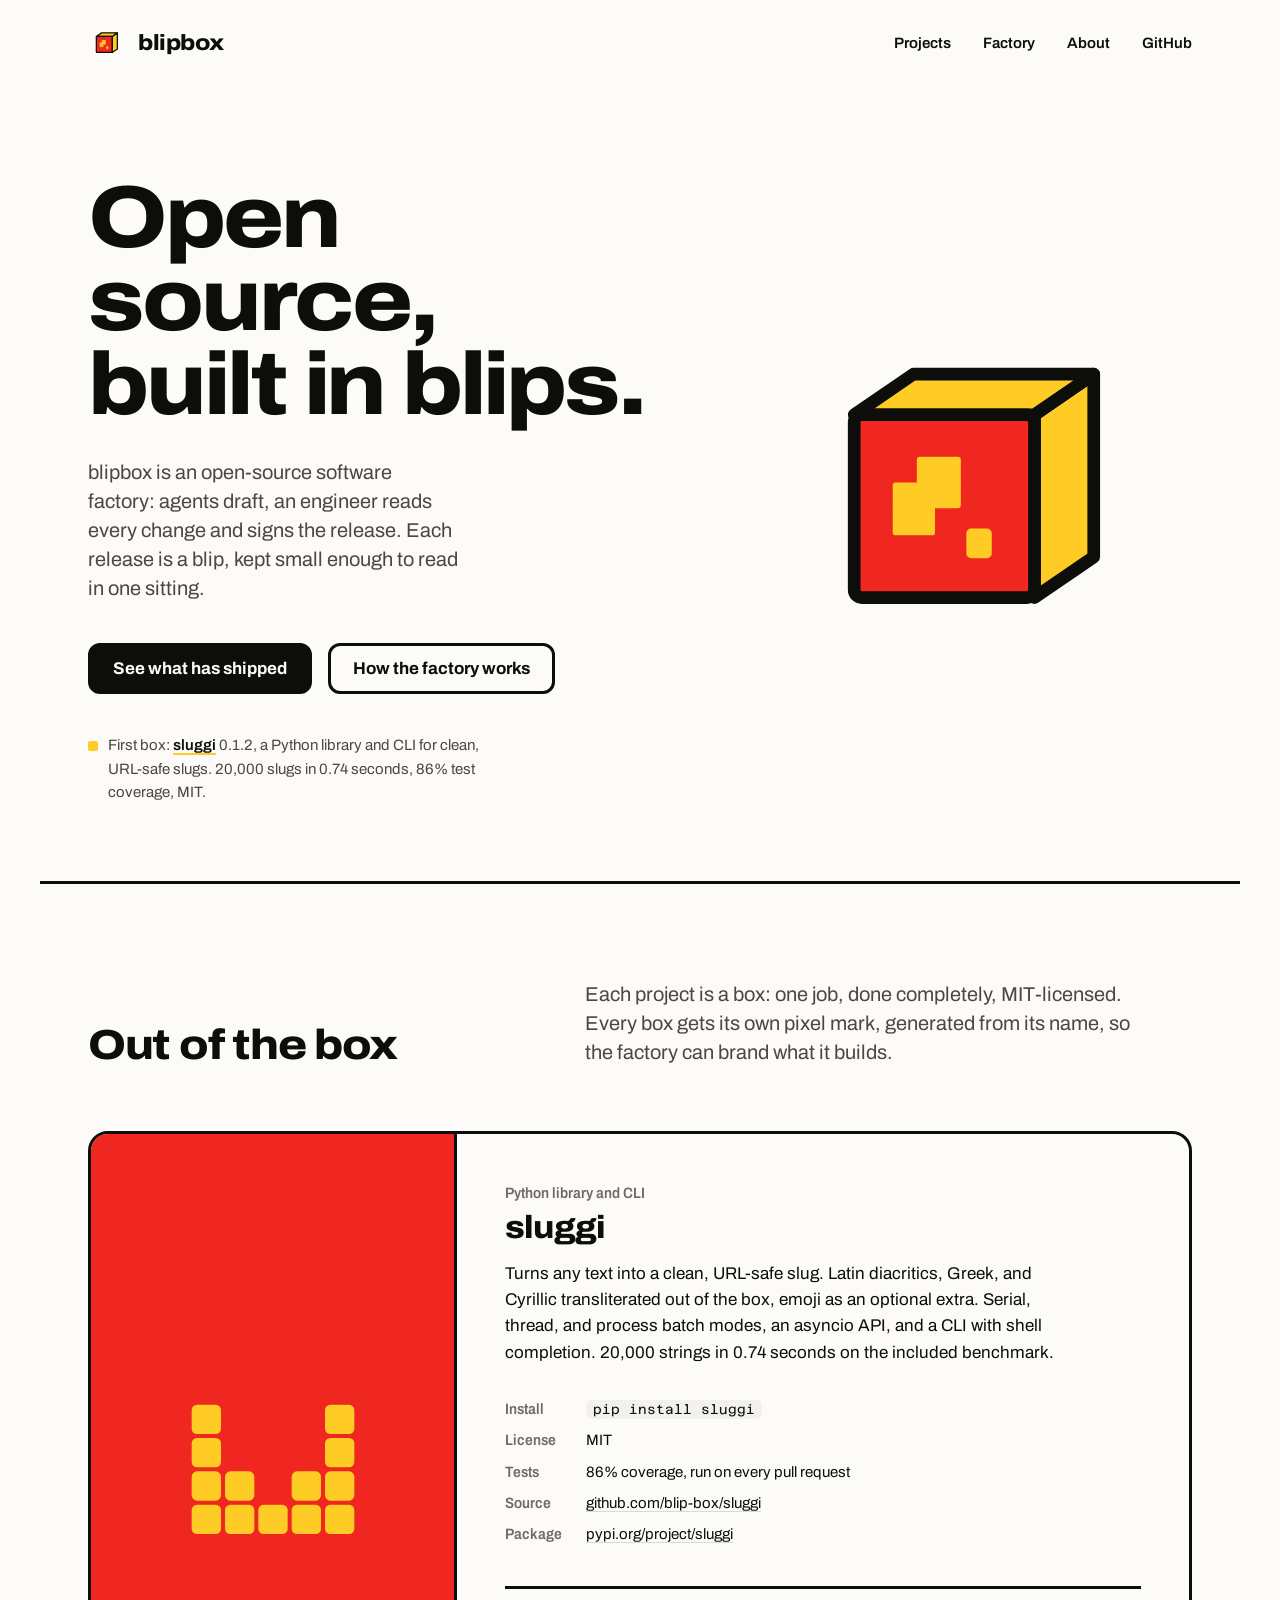
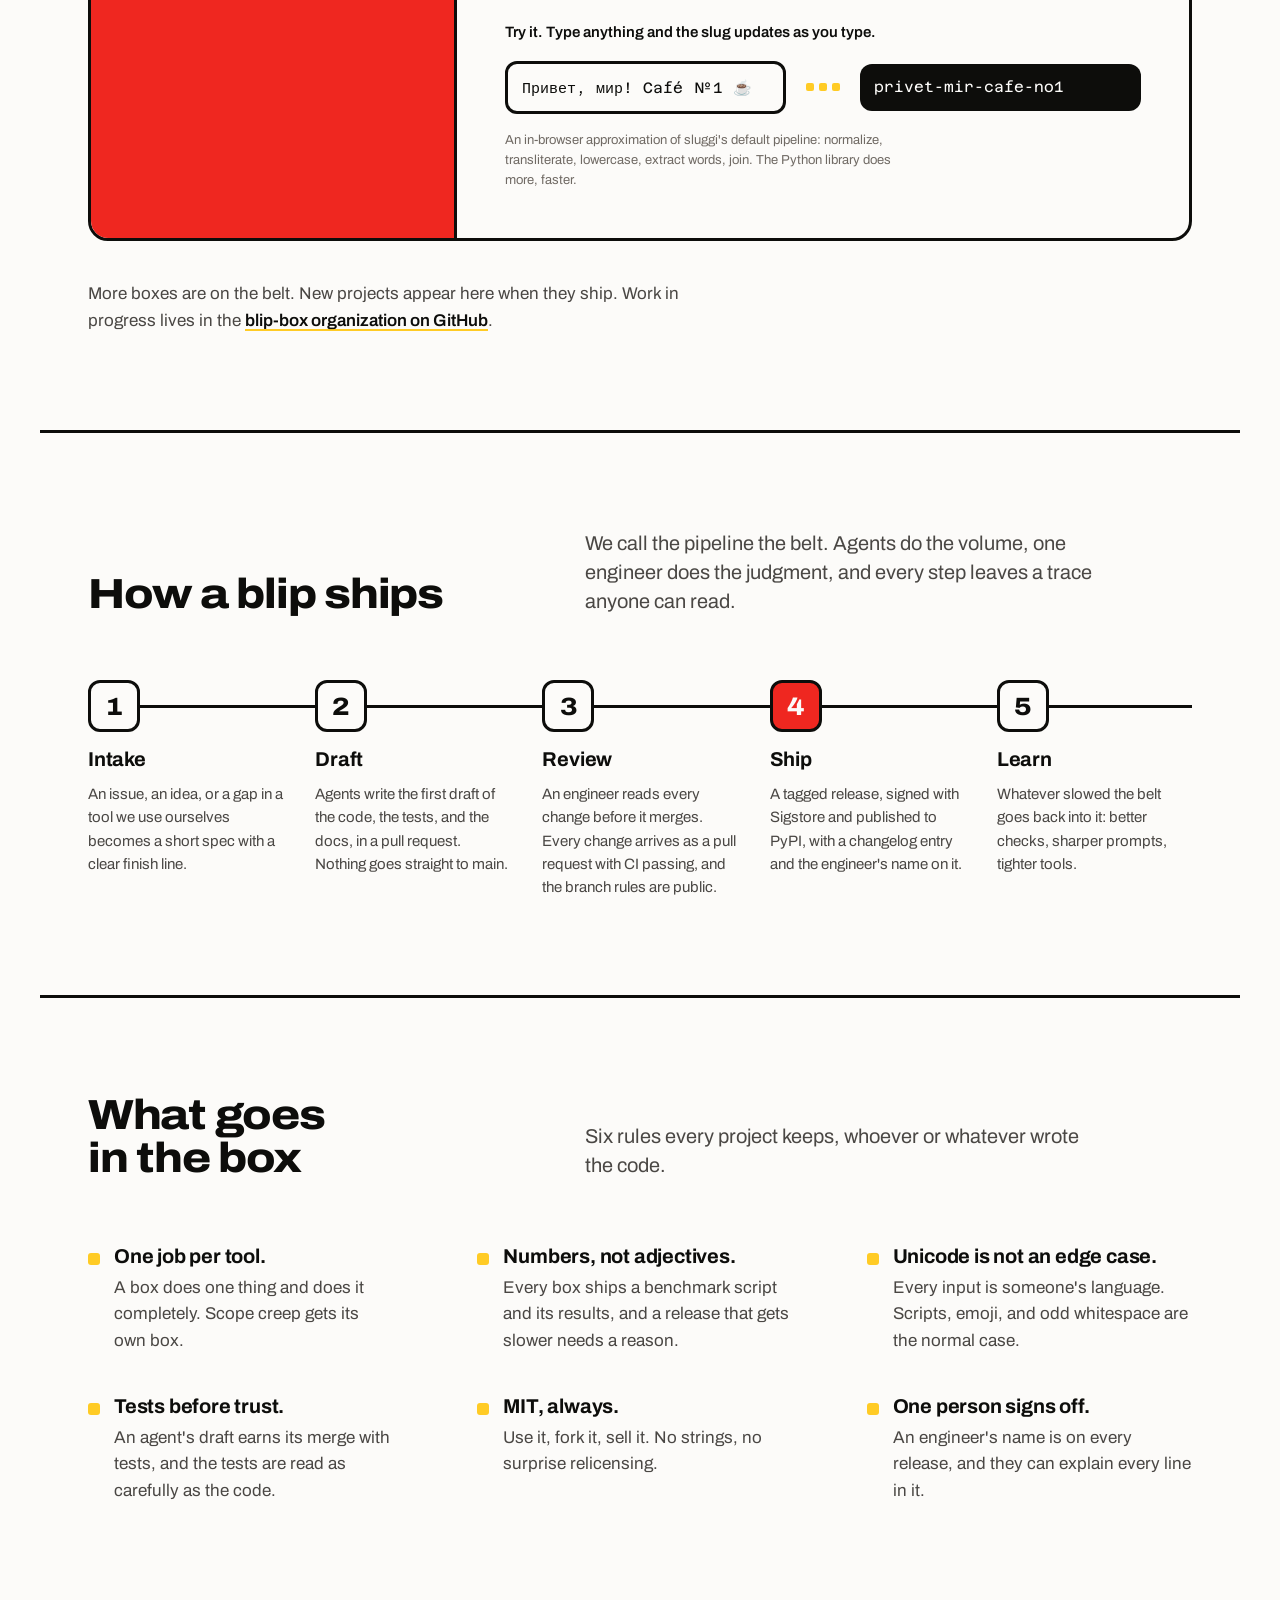
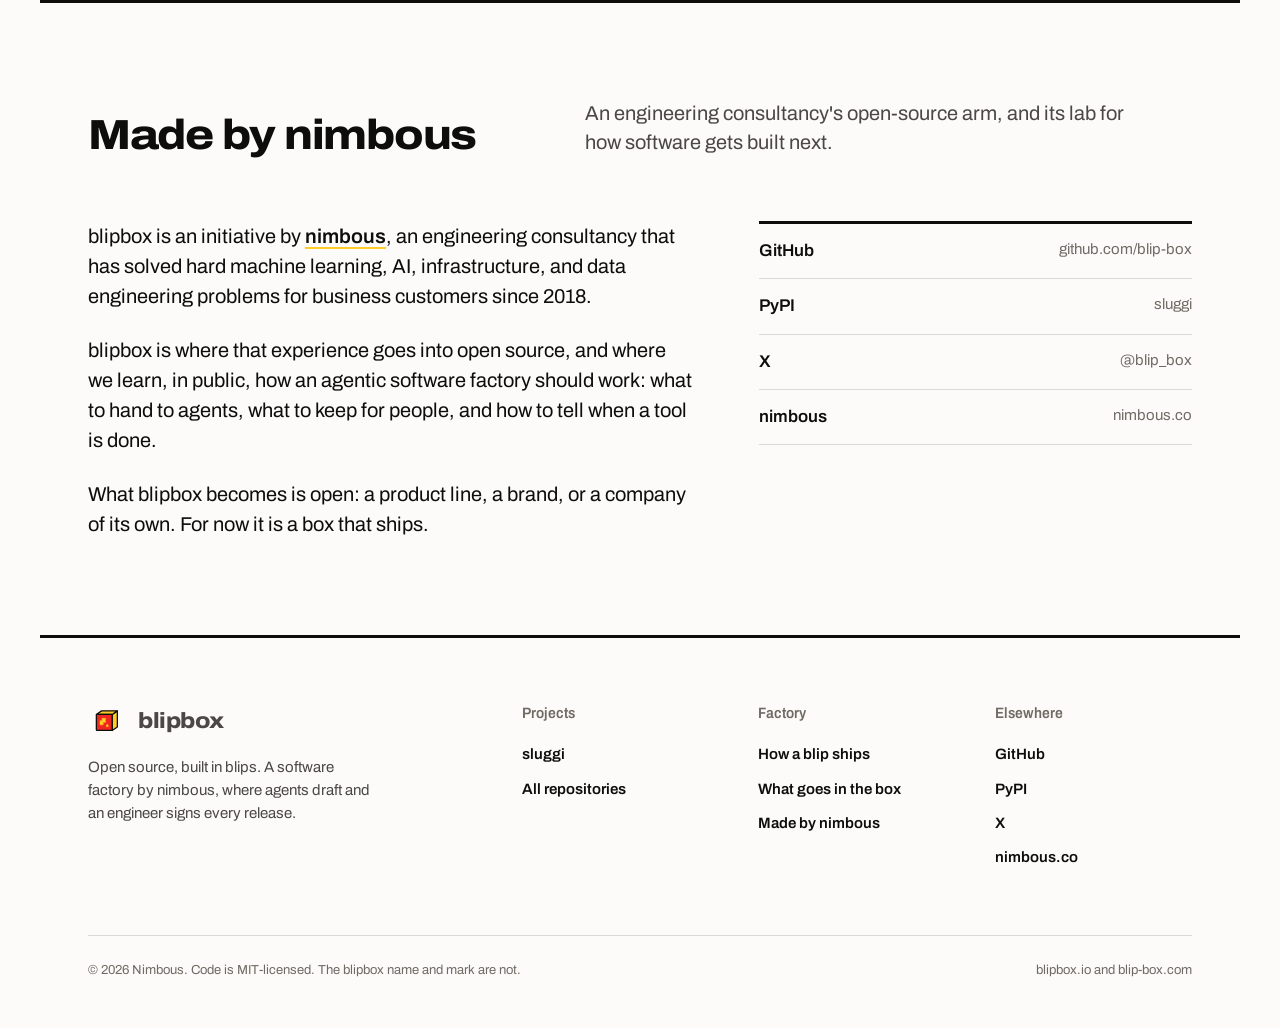
==== index.html @ 0d31cf64 "feat: blipbox identity and home page The identity: colors sampled from the mark, Archivo with the wi" ====
<!DOCTYPE html>
<html lang="en">
<head>
  <meta charset="utf-8">
  <meta name="viewport" content="width=device-width, initial-scale=1">
  <title>blipbox</title>
  <meta name="description" content="blipbox is an open-source software factory by nimbous. Agents draft, an engineer reads every change and signs the release. First out of the box: sluggi.">
  <meta name="theme-color" content="#FCFBF9" media="(prefers-color-scheme: light)">
  <meta name="theme-color" content="#131211" media="(prefers-color-scheme: dark)">
  <meta property="og:title" content="blipbox">
  <meta property="og:description" content="Open source, built in blips. A software factory where agents draft and an engineer signs every release.">
  <meta property="og:type" content="website">
  <meta property="og:url" content="https://blipbox.io/">
  <meta property="og:image" content="https://blipbox.io/assets/og.png">
  <meta property="og:image:width" content="1200">
  <meta property="og:image:height" content="630">
  <meta property="og:image:alt" content="The blipbox mark, a red and yellow box, next to the words: blipbox. Open source, built in blips.">
  <meta name="twitter:card" content="summary_large_image">
  <meta name="twitter:site" content="@blip_box">
  <meta name="twitter:title" content="blipbox">
  <meta name="twitter:description" content="Open source, built in blips. A software factory where agents draft and an engineer signs every release.">
  <meta name="twitter:image" content="https://blipbox.io/assets/og.png">
  <link rel="icon" href="assets/favicon.svg" type="image/svg+xml">
  <link rel="preconnect" href="https://fonts.googleapis.com">
  <link rel="preconnect" href="https://fonts.gstatic.com" crossorigin>
  <link href="https://fonts.googleapis.com/css2?family=Archivo:wdth,wght@90..112,400..800&family=Azeret+Mono:wght@400;500&display=swap" rel="stylesheet">
  <link rel="stylesheet" href="brand/tokens.css">
  <link rel="stylesheet" href="assets/site.css">
</head>
<body>
<a class="skip" href="#top">Skip to content</a>

<header class="wrap">
  <nav class="nav" aria-label="Primary">
    <a class="brand" href="#top" aria-label="blipbox, home">
      <svg viewBox="0 0 1024 1024" aria-hidden="true">
        <g stroke="#0D0D0B" stroke-width="34" stroke-linejoin="round">
          <polygon fill="#FFCB25" points="651,335 791,239 791,671 651,767"/>
          <polygon fill="#FFCB25" points="225,335 651,335 791,239 365,239"/>
          <rect fill="#EF2720" x="225" y="335" width="426" height="432" rx="18"/>
        </g>
        <g fill="#FFCB25" stroke="#FFCB25" stroke-width="14" stroke-linejoin="round">
          <path d="M380 441 H470 V549 H409 V613 H323 V502 H380 Z"/>
          <rect x="497" y="611" width="46" height="56" rx="4"/>
        </g>
      </svg>
      <span>blipbox</span>
    </a>
    <ul class="nav-links">
      <li><a href="#projects">Projects</a></li>
      <li><a href="#factory">Factory</a></li>
      <li><a href="#about">About</a></li>
      <li><a href="https://github.com/blip-box" rel="noopener">GitHub</a></li>
    </ul>
  </nav>
</header>

<main id="top" tabindex="-1">

  <section class="wrap hero" aria-labelledby="hero-title">
    <div class="hero-copy">
      <h1 id="hero-title">Open source, built in blips.</h1>
      <p class="lede">blipbox is an open-source software factory: agents draft, an engineer reads every change and signs the release. Each release is a blip, kept small enough to read in one sitting.</p>
      <div class="actions">
        <a class="btn" href="#projects">See what has shipped</a>
        <a class="btn btn--ghost" href="#factory">How the factory works</a>
      </div>
      <p class="status"><span>First box: <a href="https://github.com/blip-box/sluggi" rel="noopener">sluggi</a> 0.1.2, a Python library and CLI for clean, URL-safe slugs. 20,000 slugs in 0.74 seconds, 86% test coverage, MIT.</span></p>
    </div>
    <div class="hero-mark">
      <svg viewBox="0 0 1024 1024" role="img" aria-labelledby="hero-mark-title">
        <title id="hero-mark-title">The blipbox mark: a red and yellow box emitting small yellow blips</title>
        <style>
          .blip { animation: emit 4.5s cubic-bezier(0.15, 0.7, 0.3, 1) infinite; }
          .blip:nth-child(2) { animation-delay: 1.5s; }
          .blip:nth-child(3) { animation-delay: 3s; }
          @keyframes emit {
            0%   { transform: translateY(0);      opacity: 1; }
            55%  { opacity: 1; }
            100% { transform: translateY(-270px); opacity: 0; }
          }
          @media (prefers-reduced-motion: reduce) { .blip { animation: none; opacity: 0; } }
        </style>
        <g fill="#FFCB25">
          <rect class="blip" x="478" y="256" width="44" height="44" rx="7"/>
          <rect class="blip" x="404" y="268" width="34" height="34" rx="6"/>
          <rect class="blip" x="560" y="262" width="28" height="28" rx="5"/>
        </g>
        <g stroke="#0D0D0B" stroke-width="30" stroke-linejoin="round">
          <polygon fill="#FFCB25" points="651,335 791,239 791,671 651,767"/>
          <polygon fill="#FFCB25" points="225,335 651,335 791,239 365,239"/>
          <rect fill="#EF2720" x="225" y="335" width="426" height="432" rx="18"/>
        </g>
        <g fill="#FFCB25" stroke="#FFCB25" stroke-width="14" stroke-linejoin="round">
          <path d="M380 441 H470 V549 H409 V613 H323 V502 H380 Z"/>
          <rect x="497" y="611" width="46" height="56" rx="4"/>
        </g>
      </svg>
    </div>
  </section>

  <section class="wrap section" id="projects" aria-labelledby="projects-title">
    <div class="section-head">
      <h2 id="projects-title">Out of the box</h2>
      <p>Each project is a box: one job, done completely, MIT-licensed. Every box gets its own pixel mark, generated from its name, so the factory can brand what it builds.</p>
    </div>

    <article class="box" aria-labelledby="sluggi-title">
      <div class="box-face">
        <svg data-sprite="sluggi" role="img" aria-label="sluggi mark"></svg>
      </div>
      <div class="box-body">
        <p class="box-kind">Python library and CLI</p>
        <h3 id="sluggi-title">sluggi</h3>
        <p>Turns any text into a clean, URL-safe slug. Latin diacritics, Greek, and Cyrillic transliterated out of the box, emoji as an optional extra. Serial, thread, and process batch modes, an asyncio API, and a CLI with shell completion. 20,000 strings in 0.74 seconds on the included benchmark.</p>
        <dl class="facts">
          <dt>Install</dt><dd><code>pip install sluggi</code></dd>
          <dt>License</dt><dd>MIT</dd>
          <dt>Tests</dt><dd>86% coverage, run on every pull request</dd>
          <dt>Source</dt><dd><a href="https://github.com/blip-box/sluggi" rel="noopener">github.com/blip-box/sluggi</a></dd>
          <dt>Package</dt><dd><a href="https://pypi.org/project/sluggi/" rel="noopener">pypi.org/project/sluggi</a></dd>
        </dl>
        <div class="try">
          <label for="slug-in">Try it. Type anything and the slug updates as you type.</label>
          <div class="try-row">
            <input id="slug-in" type="text" value="Привет, мир! Café №1 ☕" autocomplete="off" spellcheck="false" aria-describedby="try-note">
            <span class="belt-dots" aria-hidden="true"><i></i><i></i><i></i></span>
            <output id="slug-out" for="slug-in" aria-live="polite">privet-mir-cafe-no1</output>
          </div>
          <p class="try-note" id="try-note">An in-browser approximation of sluggi's default pipeline: normalize, transliterate, lowercase, extract words, join. The Python library does more, faster.</p>
        </div>
      </div>
    </article>

    <p class="more">More boxes are on the belt. New projects appear here when they ship. Work in progress lives in the <a href="https://github.com/blip-box" rel="noopener">blip-box organization on GitHub</a>.</p>
  </section>

  <section class="wrap section" id="factory" aria-labelledby="factory-title">
    <div class="section-head">
      <h2 id="factory-title">How a blip ships</h2>
      <p>We call the pipeline the belt. Agents do the volume, one engineer does the judgment, and every step leaves a trace anyone can read.</p>
    </div>
    <ol class="belt">
      <li>
        <h3>Intake</h3>
        <p>An issue, an idea, or a gap in a tool we use ourselves becomes a short spec with a clear finish line.</p>
      </li>
      <li>
        <h3>Draft</h3>
        <p>Agents write the first draft of the code, the tests, and the docs, in a pull request. Nothing goes straight to main.</p>
      </li>
      <li>
        <h3>Review</h3>
        <p>An engineer reads every change before it merges. Every change arrives as a pull request with CI passing, and the branch rules are public.</p>
      </li>
      <li data-ship>
        <h3>Ship</h3>
        <p>A tagged release, signed with Sigstore and published to PyPI, with a changelog entry and the engineer's name on it.</p>
      </li>
      <li>
        <h3>Learn</h3>
        <p>Whatever slowed the belt goes back into it: better checks, sharper prompts, tighter tools.</p>
      </li>
    </ol>
  </section>

  <section class="wrap section" id="principles" aria-labelledby="principles-title">
    <div class="section-head">
      <h2 id="principles-title">What goes in the box</h2>
      <p>Six rules every project keeps, whoever or whatever wrote the code.</p>
    </div>
    <ul class="principles">
      <li><strong>One job per tool.</strong><p>A box does one thing and does it completely. Scope creep gets its own box.</p></li>
      <li><strong>Numbers, not adjectives.</strong><p>Every box ships a benchmark script and its results, and a release that gets slower needs a reason.</p></li>
      <li><strong>Unicode is not an edge case.</strong><p>Every input is someone's language. Scripts, emoji, and odd whitespace are the normal case.</p></li>
      <li><strong>Tests before trust.</strong><p>An agent's draft earns its merge with tests, and the tests are read as carefully as the code.</p></li>
      <li><strong>MIT, always.</strong><p>Use it, fork it, sell it. No strings, no surprise relicensing.</p></li>
      <li><strong>One person signs off.</strong><p>An engineer's name is on every release, and they can explain every line in it.</p></li>
    </ul>
  </section>

  <section class="wrap section" id="about" aria-labelledby="about-title">
    <div class="section-head">
      <h2 id="about-title">Made by nimbous</h2>
      <p>An engineering consultancy's open-source arm, and its lab for how software gets built next.</p>
    </div>
    <div class="about">
      <div class="about-text">
        <p>blipbox is an initiative by <a href="https://nimbous.co" rel="noopener">nimbous</a>, an engineering consultancy that has solved hard machine learning, AI, infrastructure, and data engineering problems for business customers since 2018.</p>
        <p>blipbox is where that experience goes into open source, and where we learn, in public, how an agentic software factory should work: what to hand to agents, what to keep for people, and how to tell when a tool is done.</p>
        <p>What blipbox becomes is open: a product line, a brand, or a company of its own. For now it is a box that ships.</p>
      </div>
      <ul class="about-links">
        <li><a href="https://github.com/blip-box" rel="noopener">GitHub<span>github.com/blip-box</span></a></li>
        <li><a href="https://pypi.org/project/sluggi/" rel="noopener">PyPI<span>sluggi</span></a></li>
        <li><a href="https://x.com/blip_box" rel="noopener">X<span>@blip_box</span></a></li>
        <li><a href="https://nimbous.co" rel="noopener">nimbous<span>nimbous.co</span></a></li>
      </ul>
    </div>
  </section>

</main>

<footer class="wrap footer">
  <div class="footer-grid">
    <div class="footer-brand">
      <a class="brand" href="#top" aria-label="blipbox, back to top">
        <svg viewBox="0 0 1024 1024" aria-hidden="true">
          <g stroke="#0D0D0B" stroke-width="34" stroke-linejoin="round">
            <polygon fill="#FFCB25" points="651,335 791,239 791,671 651,767"/>
            <polygon fill="#FFCB25" points="225,335 651,335 791,239 365,239"/>
            <rect fill="#EF2720" x="225" y="335" width="426" height="432" rx="18"/>
          </g>
          <g fill="#FFCB25" stroke="#FFCB25" stroke-width="14" stroke-linejoin="round">
            <path d="M380 441 H470 V549 H409 V613 H323 V502 H380 Z"/>
            <rect x="497" y="611" width="46" height="56" rx="4"/>
          </g>
        </svg>
        <span>blipbox</span>
      </a>
      <p>Open source, built in blips. A software factory by nimbous, where agents draft and an engineer signs every release.</p>
    </div>
    <div>
      <h4>Projects</h4>
      <ul>
        <li><a href="https://github.com/blip-box/sluggi" rel="noopener">sluggi</a></li>
        <li><a href="https://github.com/blip-box" rel="noopener">All repositories</a></li>
      </ul>
    </div>
    <div>
      <h4>Factory</h4>
      <ul>
        <li><a href="#factory">How a blip ships</a></li>
        <li><a href="#principles">What goes in the box</a></li>
        <li><a href="#about">Made by nimbous</a></li>
      </ul>
    </div>
    <div>
      <h4>Elsewhere</h4>
      <ul>
        <li><a href="https://github.com/blip-box" rel="noopener">GitHub</a></li>
        <li><a href="https://pypi.org/project/sluggi/" rel="noopener">PyPI</a></li>
        <li><a href="https://x.com/blip_box" rel="noopener">X</a></li>
        <li><a href="https://nimbous.co" rel="noopener">nimbous.co</a></li>
      </ul>
    </div>
  </div>
  <div class="footer-bar">
    <span>© 2026 Nimbous. Code is MIT-licensed. The blipbox name and mark are not.</span>
    <span>blipbox.io and blip-box.com</span>
  </div>
</footer>

<script src="assets/main.js"></script>
</body>
</html>
---- brand/tokens.css ----
/* blipbox design tokens
   Every value here is derived from the mark (brand/logo.svg):
   the four colors are sampled from it, and the three structural
   numbers (stroke, radius, pixel) are its outline, corner and pixel unit. */

:root {
  color-scheme: light;

  /* Color: paper and ink are the page, red is a surface, yellow is a signal */
  --paper:      #FCFBF9;
  --paper-2:    #F3F1EC;
  --ink:        #0D0D0B;
  --ink-2:      #4A4744;
  --ink-3:      #706A64;
  --line:       rgba(13, 13, 11, 0.14);
  --red:        #EF2720;
  --red-deep:   #C81C16;
  --yellow:     #FFCB25;
  --yellow-deep:#E0B000;
  --on-ink:     #FCFBF9;
  --on-red:     #FCFBF9;
  --logo-ink:   #0D0D0B;   /* the mark keeps its own outline in every theme */

  /* Structure: the box in three numbers */
  --stroke:     3px;
  --radius:     12px;
  --radius-lg:  20px;
  --px:         8px;

  /* Type */
  --font-sans:  "Archivo", "Helvetica Neue", Helvetica, Arial, sans-serif;
  --font-mono:  "Azeret Mono", ui-monospace, "SF Mono", Menlo, Consolas, monospace;
  --wide:       112%;   /* headline width on the Archivo wdth axis */
  --narrow:     90%;    /* small labels */

  --t-xs:   0.8125rem;
  --t-sm:   0.9375rem;
  --t-base: 1.0625rem;
  --t-lg:   1.25rem;
  --t-xl:   1.5625rem;
  --t-2xl:  2rem;
  --t-3xl:  2.625rem;
  --t-display: clamp(2.9rem, 1.1rem + 5.5vw, 5.5rem);

  /* Space on an 8px grid */
  --s1: 8px;  --s2: 16px; --s3: 24px; --s4: 32px; --s5: 40px;
  --s6: 48px; --s8: 64px; --s10: 80px; --s12: 96px; --s16: 128px;

  --ease-out: cubic-bezier(0.2, 0.7, 0.2, 1);
  --ease-pop: cubic-bezier(0.2, 0.8, 0.2, 1.18);
}

@media (prefers-color-scheme: dark) {
  :root:not([data-theme="light"]) {
    color-scheme: dark;
    --paper:      #131211;
    --paper-2:    #1D1B19;
    --ink:        #F4F2EE;
    --ink-2:      #BBB5AE;
    --ink-3:      #8F8982;
    --line:       rgba(244, 242, 238, 0.16);
    --red:        #F5342C;
    --red-deep:   #D8241D;
    --yellow:     #FFCB25;
    --yellow-deep:#E0B000;
    --on-ink:     #131211;
    --on-red:     #FCFBF9;
  }
}

:root[data-theme="dark"] {
  color-scheme: dark;
  --paper:      #131211;
  --paper-2:    #1D1B19;
  --ink:        #F4F2EE;
  --ink-2:      #BBB5AE;
  --ink-3:      #8F8982;
  --line:       rgba(244, 242, 238, 0.16);
  --red:        #F5342C;
  --red-deep:   #D8241D;
  --yellow:     #FFCB25;
  --yellow-deep:#E0B000;
  --on-ink:     #131211;
  --on-red:     #FCFBF9;
}
---- assets/site.css ----
/* blipbox site styles. Tokens live in brand/tokens.css. */

*, *::before, *::after { box-sizing: border-box; }

html {
  -webkit-text-size-adjust: 100%;
  scroll-behavior: smooth;
  scroll-padding-top: var(--s4);
}

body {
  margin: 0;
  background: var(--paper);
  color: var(--ink);
  font-family: var(--font-sans);
  font-size: var(--t-base);
  line-height: 1.55;
  -webkit-font-smoothing: antialiased;
  text-rendering: optimizeLegibility;
}

::selection { background: var(--yellow); color: #0D0D0B; }

:focus-visible {
  outline: var(--stroke) solid var(--yellow);
  outline-offset: 3px;
  border-radius: 4px;
}

a { color: inherit; }

.skip {
  position: absolute;
  top: -100px;
  left: 16px;
  z-index: 10;
  padding: 10px 14px;
  background: var(--ink);
  color: var(--on-ink);
  border-radius: var(--radius);
  font-weight: 700;
  text-decoration: none;
}
.skip:focus-visible { top: 16px; }
p { margin: 0; text-wrap: pretty; }
h1, h2, h3, h4 { margin: 0; text-wrap: balance; }
code {
  font-family: var(--font-mono);
  font-size: 0.88em;
  background: var(--paper-2);
  padding: 2px 7px;
  border-radius: 6px;
}
svg { display: block; }

.wrap {
  width: 100%;
  max-width: 1200px;
  margin-inline: auto;
  padding-inline: clamp(20px, 4vw, 48px);
}

/* Nav ------------------------------------------------------------------ */

.nav {
  display: flex;
  flex-wrap: wrap;
  align-items: center;
  justify-content: space-between;
  gap: var(--s2) var(--s4);
  padding-block: var(--s3);
}

.brand {
  display: inline-flex;
  align-items: center;
  gap: 12px;
  text-decoration: none;
  font-weight: 800;
  font-stretch: var(--wide);
  font-size: 1.375rem;
  letter-spacing: -0.02em;
  line-height: 1;
}
.brand svg { width: 38px; height: 38px; }

.nav-links {
  display: flex;
  gap: var(--s4);
  list-style: none;
  margin: 0;
  padding: 0;
}
.nav-links a {
  text-decoration: none;
  font-weight: 600;
  font-size: var(--t-sm);
  padding: 6px 0;
  border-bottom: 2px solid transparent;
  transition: border-color 0.15s;
}
.nav-links a:hover { border-bottom-color: var(--yellow); }

@media (max-width: 560px) {
  .nav-links { gap: var(--s3); }
  .nav-links a { padding-block: 11px; }
}
@media (max-width: 400px) {
  .nav-links { gap: var(--s2); }
}

/* Hero ----------------------------------------------------------------- */

.hero {
  display: grid;
  grid-template-columns: minmax(0, 7fr) minmax(0, 5fr);
  gap: var(--s8);
  align-items: center;
  padding-block: clamp(var(--s6), 7vw, var(--s12)) clamp(var(--s6), 6vw, var(--s10));
}

.hero h1 {
  font-size: var(--t-display);
  line-height: 0.95;
  letter-spacing: -0.035em;
  font-weight: 800;
  font-stretch: var(--wide);
  max-width: 13ch;
  margin-bottom: var(--s4);
}

.lede {
  font-size: var(--t-lg);
  line-height: 1.45;
  max-width: 34ch;
  color: var(--ink-2);
  margin-bottom: var(--s5);
}

.actions {
  display: flex;
  flex-wrap: wrap;
  gap: var(--s2);
  align-items: center;
}

.status {
  display: flex;
  align-items: flex-start;
  gap: 10px;
  margin-top: var(--s5);
  font-size: var(--t-sm);
  color: var(--ink-2);
  max-width: 44ch;
}
.status::before {
  content: "";
  flex: none;
  width: 10px;
  height: 10px;
  margin-top: 0.45em;
  border-radius: 2px;
  background: var(--yellow);
}
.status a { color: var(--ink); font-weight: 600; text-decoration-color: var(--yellow); text-decoration-thickness: 2px; text-underline-offset: 0.18em; }

.hero-mark {
  justify-self: end;
  width: min(100%, 440px);
  transition: transform 0.5s var(--ease-pop);
}
@media (hover: hover) and (pointer: fine) {
  .hero-mark:hover { transform: rotate(-4deg) translateY(-8px); }
}
.hero-mark svg { width: 100%; height: auto; animation: land 0.8s var(--ease-pop) both; }

@keyframes land {
  from { transform: translateY(18px); }
  to   { transform: translateY(0); }
}

@media (max-width: 820px) {
  .hero { grid-template-columns: 1fr; gap: var(--s5); }
  .hero-mark { order: -1; justify-self: start; width: min(56%, 220px); }
}

/* Buttons -------------------------------------------------------------- */

.btn {
  display: inline-flex;
  align-items: center;
  gap: 10px;
  padding: 14px 22px;
  border: var(--stroke) solid var(--ink);
  border-radius: var(--radius);
  background: var(--ink);
  color: var(--on-ink);
  text-decoration: none;
  font-weight: 700;
  font-size: var(--t-base);
  line-height: 1;
  transition: background 0.2s, border-color 0.2s, color 0.2s, transform 0.15s;
}
.btn:hover { background: var(--red-deep); border-color: var(--red-deep); color: var(--on-red); }
.btn:active { transform: translateY(2px); }
.btn--ghost { background: transparent; color: var(--ink); }
.btn--ghost:hover { background: var(--paper-2); border-color: var(--ink); color: var(--ink); }

/* Sections ------------------------------------------------------------- */

.section {
  padding-block: clamp(var(--s8), 8vw, var(--s12));
  border-top: var(--stroke) solid var(--ink);
}

.section-head {
  display: grid;
  grid-template-columns: minmax(0, 5fr) minmax(0, 7fr);
  gap: var(--s3) var(--s8);
  align-items: end;
  margin-bottom: clamp(var(--s5), 5vw, var(--s8));
}
.section h2 {
  font-size: var(--t-3xl);
  line-height: 1.02;
  letter-spacing: -0.03em;
  font-weight: 800;
  font-stretch: var(--wide);
}
.section-head p {
  max-width: 50ch;
  color: var(--ink-2);
  font-size: var(--t-lg);
  line-height: 1.45;
}

@media (max-width: 820px) {
  .section-head { grid-template-columns: 1fr; }
}

/* A box: the only thing on the page that gets a border ----------------- */

.box {
  display: grid;
  grid-template-columns: minmax(0, 4fr) minmax(0, 8fr);
  border: var(--stroke) solid var(--ink);
  border-radius: var(--radius-lg);
  overflow: hidden;
  background: var(--paper);
}

.box-face {
  background: var(--red);
  border-right: var(--stroke) solid var(--ink);
  display: grid;
  place-items: center;
  padding: clamp(var(--s4), 5vw, var(--s8));
}
.box-face svg { width: min(100%, 200px); aspect-ratio: 1; height: auto; }

.box-body { padding: clamp(var(--s4), 4vw, var(--s6)); min-width: 0; }

.box-kind {
  font-size: var(--t-sm);
  font-weight: 600;
  font-stretch: var(--narrow);
  color: var(--ink-3);
  margin-bottom: 6px;
}
.box-body h3 {
  font-size: var(--t-2xl);
  font-weight: 800;
  font-stretch: 108%;
  letter-spacing: -0.025em;
  line-height: 1.05;
  margin-bottom: var(--s2);
}
.box-body > p { max-width: 58ch; }

.facts {
  display: grid;
  grid-template-columns: max-content 1fr;
  gap: 8px var(--s3);
  margin: var(--s4) 0 0;
  font-size: var(--t-sm);
}
.facts dt { color: var(--ink-3); font-weight: 600; font-stretch: var(--narrow); }
.facts dd { margin: 0; min-width: 0; overflow-wrap: anywhere; }
.facts a { text-decoration-color: var(--line); text-underline-offset: 0.18em; }
.facts a:hover { text-decoration-color: var(--yellow); text-decoration-thickness: 2px; }

@media (max-width: 720px) {
  .box { grid-template-columns: 1fr; }
  .box-face { border-right: 0; border-bottom: var(--stroke) solid var(--ink); }
  .box-face svg { width: min(50%, 160px); }
}

/* Try it --------------------------------------------------------------- */

.try {
  margin-top: var(--s5);
  padding-top: var(--s4);
  border-top: var(--stroke) solid var(--ink);
}
.try label {
  display: block;
  font-weight: 600;
  font-size: var(--t-sm);
  margin-bottom: var(--s2);
}
.try-row {
  display: grid;
  grid-template-columns: minmax(0, 1fr) auto minmax(0, 1fr);
  align-items: center;
  gap: var(--s2);
}
.try input {
  font: inherit;
  font-family: var(--font-mono);
  font-size: var(--t-sm);
  width: 100%;
  min-width: 0;
  padding: 12px 14px;
  border: var(--stroke) solid var(--ink);
  border-radius: var(--radius);
  background: var(--paper);
  color: var(--ink);
}
.try output {
  display: block;
  font-family: var(--font-mono);
  font-size: var(--t-sm);
  padding: 12px 14px;
  min-height: 3em;
  border-radius: var(--radius);
  background: var(--ink);
  color: var(--on-ink);
  overflow-wrap: anywhere;
  line-height: 1.5;
}
.try output:empty::before { content: "\2205"; color: var(--ink-3); }
.belt-dots { display: flex; gap: 5px; padding-inline: 4px; }
.belt-dots i { width: 8px; height: 8px; border-radius: 2px; background: var(--yellow); }
.try-note { margin-top: var(--s2); font-size: var(--t-xs); color: var(--ink-3); max-width: 60ch; }

@media (max-width: 560px) {
  .try-row { grid-template-columns: 1fr; }
  .belt-dots { flex-direction: column; align-items: center; padding: 0; }
}

.more {
  margin-top: var(--s5);
  max-width: 62ch;
  color: var(--ink-2);
}
.more a { font-weight: 600; color: var(--ink); text-decoration-color: var(--yellow); text-decoration-thickness: 2px; text-underline-offset: 0.18em; }

/* The belt: a real sequence, so it is numbered ------------------------- */

.belt {
  list-style: none;
  margin: 0;
  padding: 0;
  display: grid;
  grid-template-columns: repeat(5, minmax(0, 1fr));
  gap: var(--s4);
  counter-reset: step;
  position: relative;
}
.belt::before {
  content: "";
  position: absolute;
  left: 0;
  right: 0;
  top: 25px;
  height: var(--stroke);
  background: var(--ink);
}
.belt li { position: relative; padding-top: var(--s8); min-width: 0; }
.belt li::before {
  counter-increment: step;
  content: counter(step);
  position: absolute;
  top: 0;
  left: 0;
  width: 52px;
  height: 52px;
  display: grid;
  place-items: center;
  border: var(--stroke) solid var(--ink);
  border-radius: var(--radius);
  background: var(--paper);
  color: var(--ink);
  font-weight: 800;
  font-stretch: var(--wide);
  font-size: var(--t-xl);
  letter-spacing: -0.02em;
  line-height: 1;
}
.belt li[data-ship]::before { background: var(--red); color: var(--on-red); }
.belt h3 {
  font-size: var(--t-lg);
  font-weight: 700;
  letter-spacing: -0.01em;
  margin-bottom: var(--s1);
}
.belt p { color: var(--ink-2); font-size: var(--t-sm); }

@media (max-width: 960px) {
  .belt { grid-template-columns: 1fr; gap: var(--s5); }
  .belt::before { top: 0; bottom: 0; left: 24px; right: auto; width: var(--stroke); height: auto; }
  .belt li { padding-top: 0; padding-left: var(--s10); }
  .belt li::before { top: -4px; }
}

/* Principles ----------------------------------------------------------- */

.principles {
  list-style: none;
  margin: 0;
  padding: 0;
  display: grid;
  grid-template-columns: repeat(auto-fit, minmax(280px, 1fr));
  gap: var(--s5) var(--s8);
}
.principles li { position: relative; padding-left: 26px; max-width: 42ch; }
.principles li::before {
  content: "";
  position: absolute;
  left: 0;
  top: 0.55em;
  width: 12px;
  height: 12px;
  border-radius: 3px;
  background: var(--yellow);
}
.principles strong {
  display: block;
  font-weight: 700;
  font-size: var(--t-lg);
  letter-spacing: -0.01em;
  line-height: 1.25;
  margin-bottom: 6px;
}
.principles p { color: var(--ink-2); }

/* About ---------------------------------------------------------------- */

.about {
  display: grid;
  grid-template-columns: minmax(0, 7fr) minmax(0, 5fr);
  gap: var(--s5) var(--s8);
  align-items: start;
}
.about-text { display: grid; gap: var(--s3); max-width: 60ch; font-size: var(--t-lg); line-height: 1.5; }
.about-text a { text-decoration-color: var(--yellow); text-decoration-thickness: 2px; text-underline-offset: 0.18em; font-weight: 600; }

.about-links { list-style: none; margin: 0; padding: 0; display: grid; gap: 0; border-top: var(--stroke) solid var(--ink); }
.about-links li { border-bottom: 1px solid var(--line); }
.about-links a {
  display: flex;
  justify-content: space-between;
  gap: var(--s2);
  padding: 14px 0;
  text-decoration: none;
  font-weight: 600;
}
.about-links span { color: var(--ink-3); font-weight: 400; font-size: var(--t-sm); text-align: right; }
.about-links a:hover { color: var(--red); }

@media (max-width: 820px) {
  .about { grid-template-columns: 1fr; }
}

/* Footer --------------------------------------------------------------- */

.footer {
  border-top: var(--stroke) solid var(--ink);
  padding-block: var(--s8) var(--s6);
}
.footer-grid {
  display: grid;
  grid-template-columns: minmax(0, 2fr) repeat(3, minmax(0, 1fr));
  gap: var(--s6) var(--s5);
}
.footer-brand { display: grid; gap: var(--s2); align-content: start; max-width: 32ch; color: var(--ink-2); font-size: var(--t-sm); }
.footer h4 {
  font-size: var(--t-sm);
  font-weight: 600;
  font-stretch: var(--narrow);
  color: var(--ink-3);
  margin-bottom: var(--s2);
}
.footer ul { list-style: none; margin: 0; padding: 0; display: grid; gap: 8px; }
.footer ul a { text-decoration: none; font-weight: 600; font-size: var(--t-sm); }
.footer ul a:hover { text-decoration: underline; text-decoration-color: var(--yellow); text-decoration-thickness: 2px; text-underline-offset: 0.2em; }
.footer-bar {
  margin-top: var(--s8);
  padding-top: var(--s3);
  border-top: 1px solid var(--line);
  display: flex;
  flex-wrap: wrap;
  justify-content: space-between;
  gap: var(--s1) var(--s4);
  font-size: var(--t-xs);
  color: var(--ink-3);
}

@media (max-width: 720px) {
  .footer-grid { grid-template-columns: 1fr 1fr; }
  .footer-brand { grid-column: 1 / -1; }
}

/* Motion --------------------------------------------------------------- */

@media (prefers-reduced-motion: reduce) {
  html { scroll-behavior: auto; }
  .hero-mark, .hero-mark svg, .btn { transition: none; animation: none; }
  .hero-mark:hover { transform: none; }
}
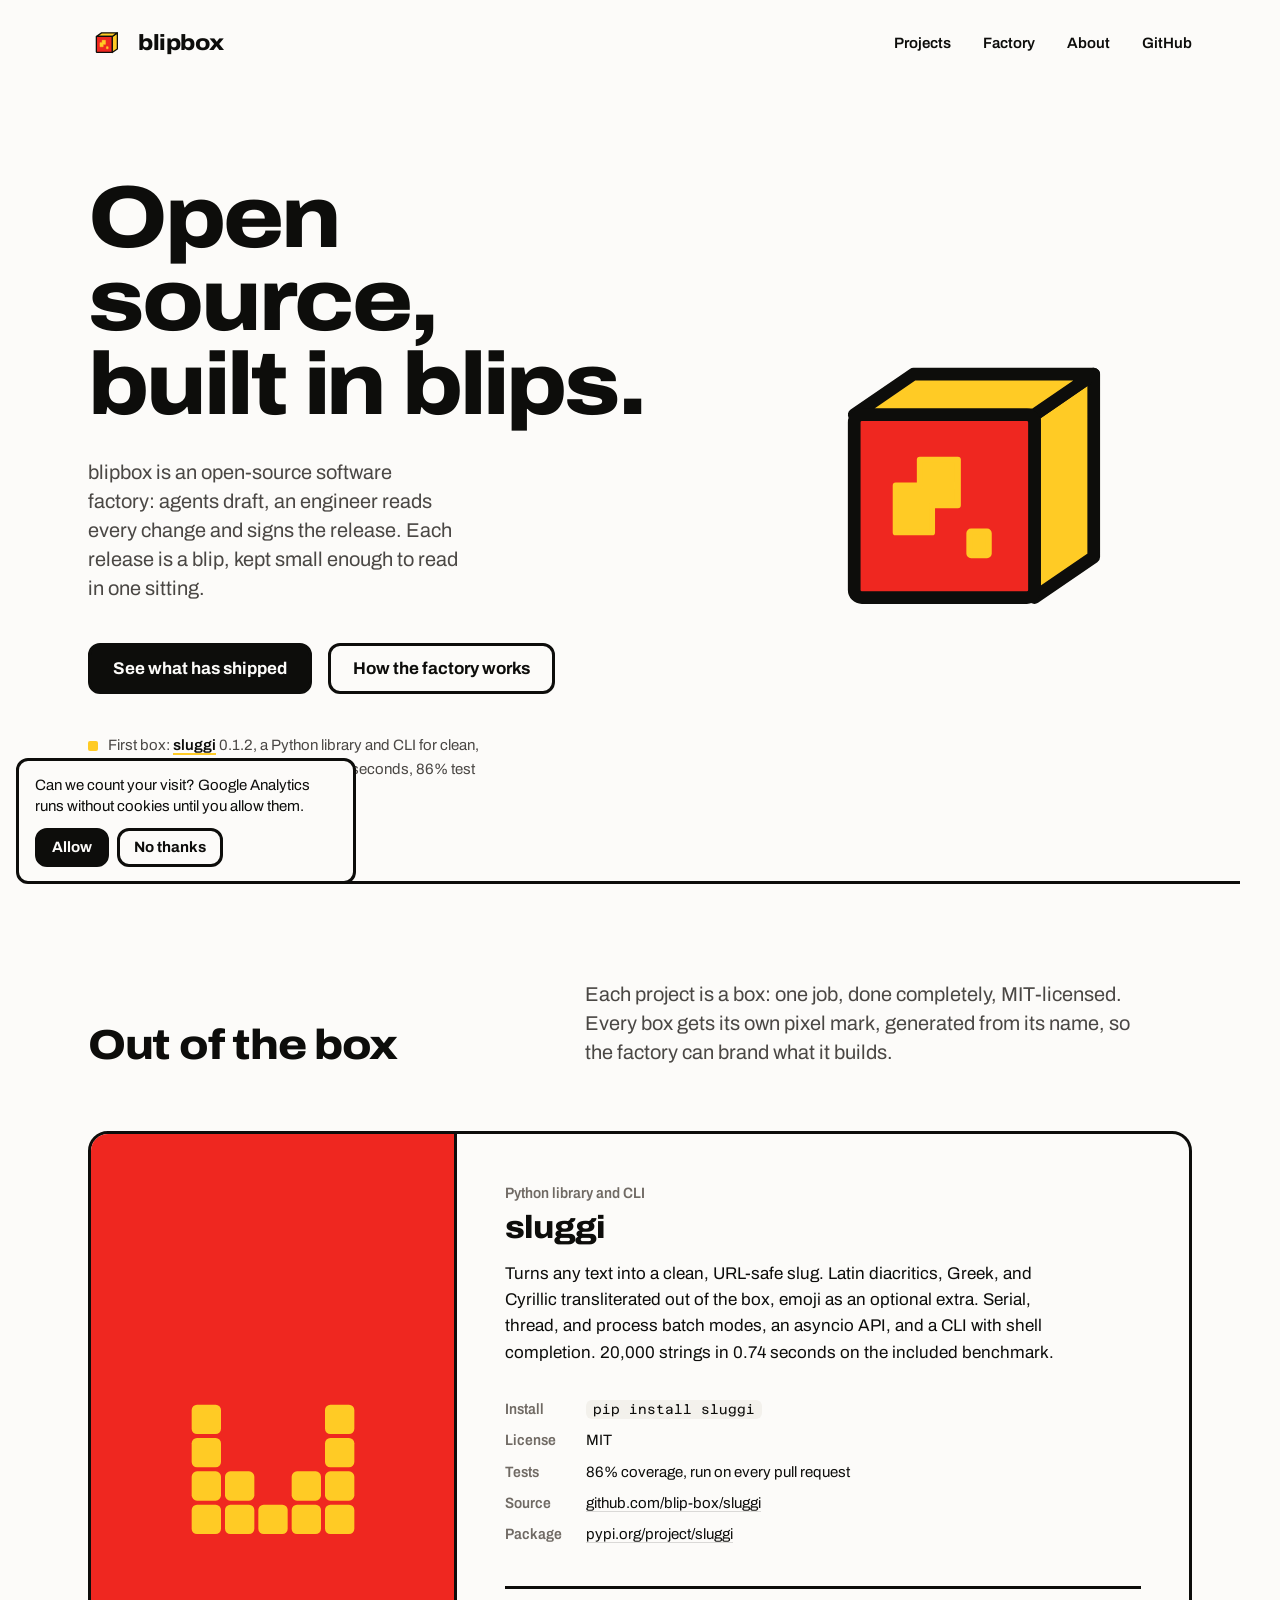
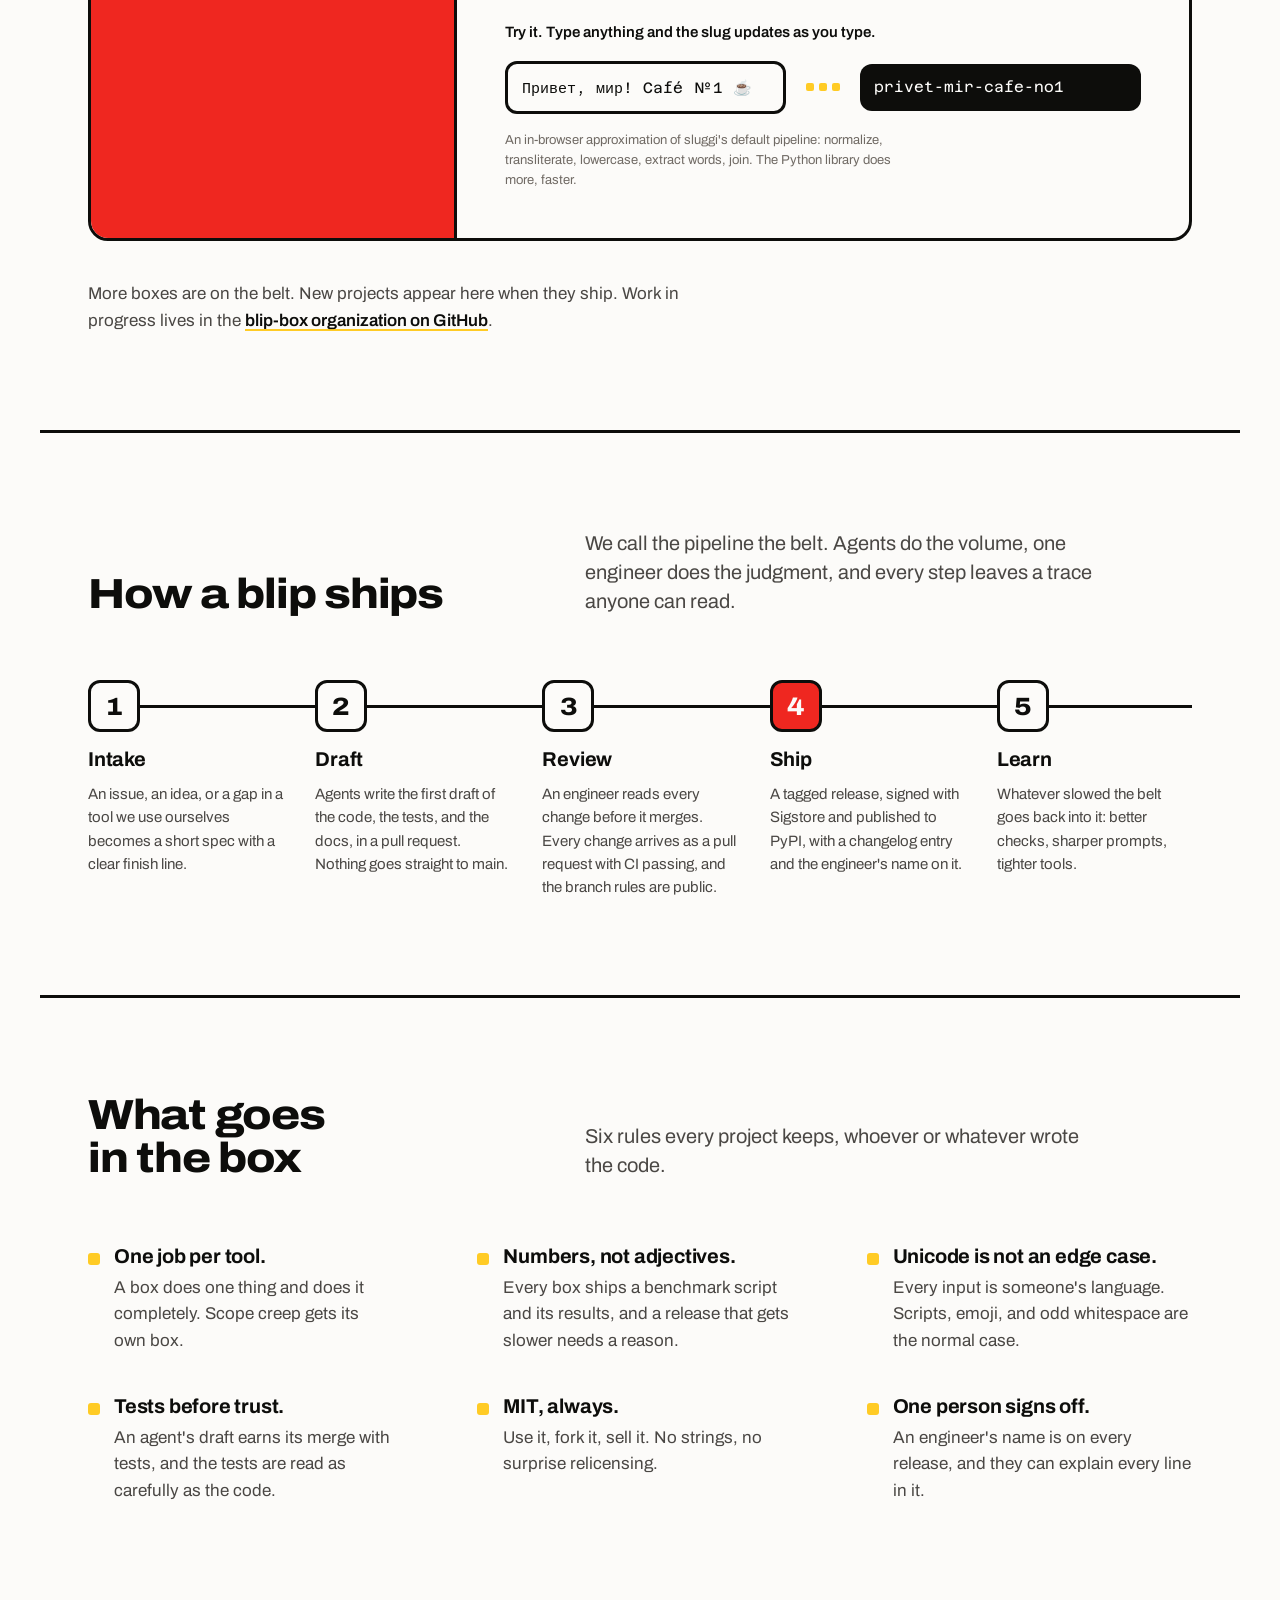
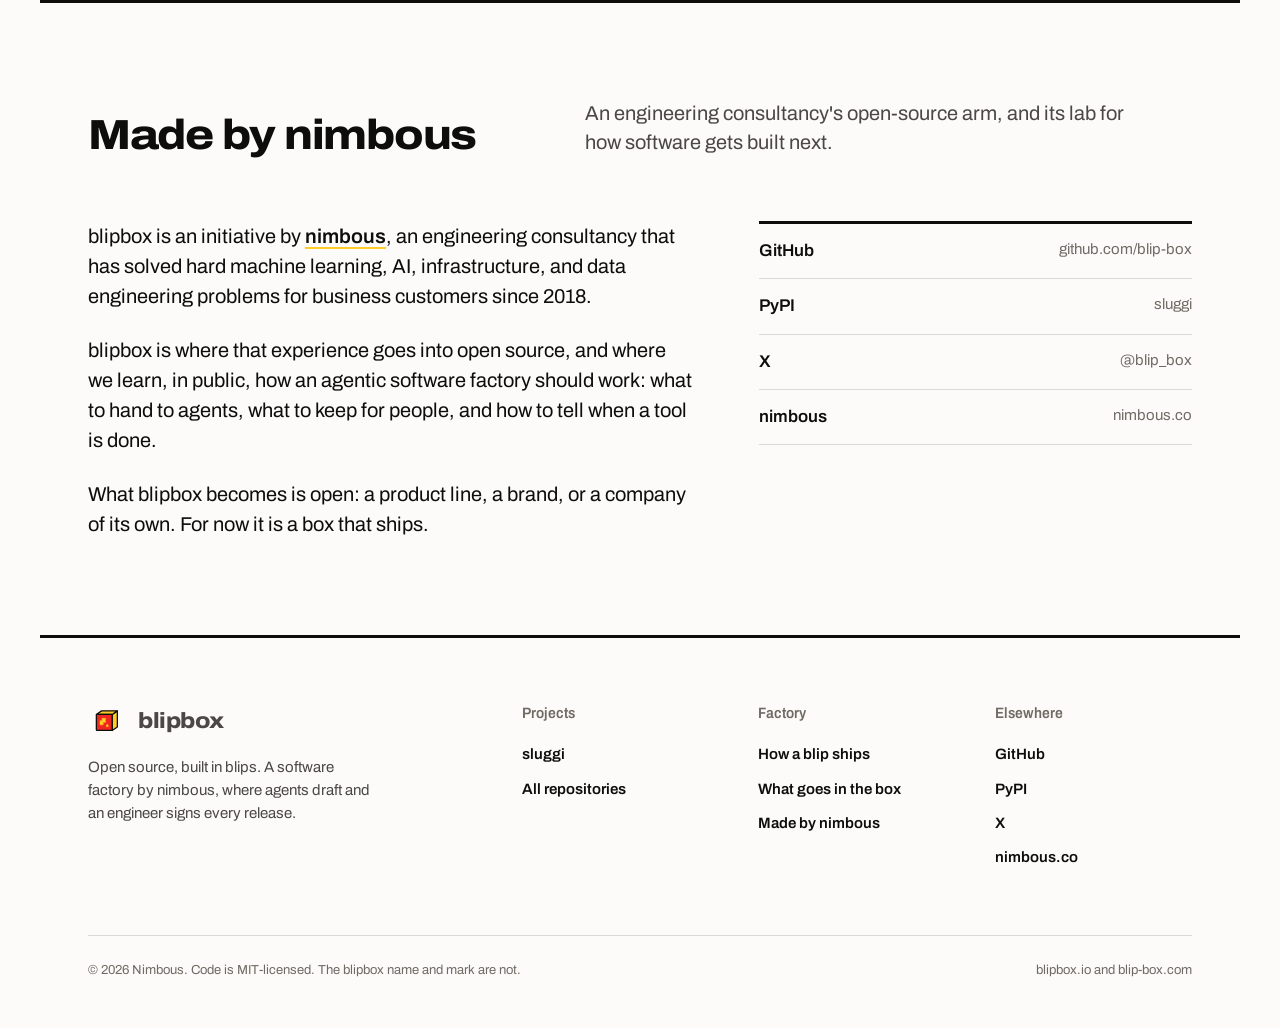
==== commit fffdaa60: "feat: analytics opt-in and Cloudflare Web Analytics Google Analytics stays denied by default. A smal" ====
--- a/index.html
+++ b/index.html
@@ -24,6 +24,31 @@
   <link rel="preconnect" href="https://fonts.googleapis.com">
   <link rel="preconnect" href="https://fonts.gstatic.com" crossorigin>
   <link href="https://fonts.googleapis.com/css2?family=Archivo:wdth,wght@90..112,400..800&family=Azeret+Mono:wght@400;500&display=swap" rel="stylesheet">
+  <!-- Google Analytics with Consent Mode v2. Every storage type is denied by
+       default, so the tag runs without cookies until something calls
+       gtag('consent', 'update', {...}) with 'granted'. -->
+  <script>
+    window.dataLayer = window.dataLayer || [];
+    function gtag(){dataLayer.push(arguments);}
+    gtag('consent', 'default', {
+      'ad_storage': 'denied',
+      'ad_user_data': 'denied',
+      'ad_personalization': 'denied',
+      'analytics_storage': 'denied'
+    });
+    // A visitor who allowed analytics on an earlier visit is counted on this one.
+    try {
+      var stored = JSON.parse(localStorage.getItem('blipbox-consent'));
+      if (stored && stored.value === 'granted') {
+        gtag('consent', 'update', { 'analytics_storage': 'granted' });
+      }
+    } catch (e) {}
+  </script>
+  <script async src="https://www.googletagmanager.com/gtag/js?id=G-3FG580K8YM"></script>
+  <script>
+    gtag('js', new Date());
+    gtag('config', 'G-3FG580K8YM');
+  </script>
   <link rel="stylesheet" href="brand/tokens.css">
   <link rel="stylesheet" href="assets/site.css">
 </head>
@@ -251,6 +276,15 @@
   </div>
 </footer>
 
+<div class="consent" id="consent" hidden role="region" aria-label="Analytics opt-in">
+  <p>Can we count your visit? Google Analytics runs without cookies until you allow them.</p>
+  <div class="consent-actions">
+    <button type="button" class="btn" data-consent="granted">Allow</button>
+    <button type="button" class="btn btn--ghost" data-consent="denied">No thanks</button>
+  </div>
+</div>
+
 <script src="assets/main.js"></script>
+<!-- Cloudflare Web Analytics --><script type='module' src='https://static.cloudflareinsights.com/beacon.min.js' data-cf-beacon='{"token": "7c8e1ef34e9b4410a5b4f1c829090fcf"}'></script><!-- End Cloudflare Web Analytics -->
 </body>
 </html>
--- a/assets/site.css
+++ b/assets/site.css
@@ -52,6 +52,8 @@
   border-radius: 6px;
 }
 svg { display: block; }
+[hidden] { display: none !important; }
+button.btn { font-family: inherit; cursor: pointer; }
 
 .wrap {
   width: 100%;
@@ -511,10 +513,42 @@
   .footer-brand { grid-column: 1 / -1; }
 }
 
+/* Analytics opt-in: small, bottom-left, shown only after scroll or a click --- */
+
+.consent {
+  position: fixed;
+  left: 16px;
+  bottom: 16px;
+  z-index: 20;
+  max-width: 340px;
+  padding: 14px 16px;
+  display: grid;
+  gap: 10px;
+  background: var(--paper);
+  color: var(--ink);
+  border: var(--stroke) solid var(--ink);
+  border-radius: var(--radius);
+  font-size: var(--t-sm);
+  line-height: 1.45;
+  animation: rise 0.35s var(--ease-out) both;
+}
+.consent p { margin: 0; }
+.consent-actions { display: flex; gap: 8px; }
+.consent .btn { padding: 9px 14px; font-size: var(--t-sm); }
+
+@keyframes rise {
+  from { transform: translateY(12px); opacity: 0; }
+  to   { transform: translateY(0); opacity: 1; }
+}
+
+@media (max-width: 560px) {
+  .consent { left: 12px; right: 12px; bottom: 12px; max-width: none; }
+}
+
 /* Motion --------------------------------------------------------------- */
 
 @media (prefers-reduced-motion: reduce) {
   html { scroll-behavior: auto; }
-  .hero-mark, .hero-mark svg, .btn { transition: none; animation: none; }
+  .hero-mark, .hero-mark svg, .btn, .consent { transition: none; animation: none; }
   .hero-mark:hover { transform: none; }
 }
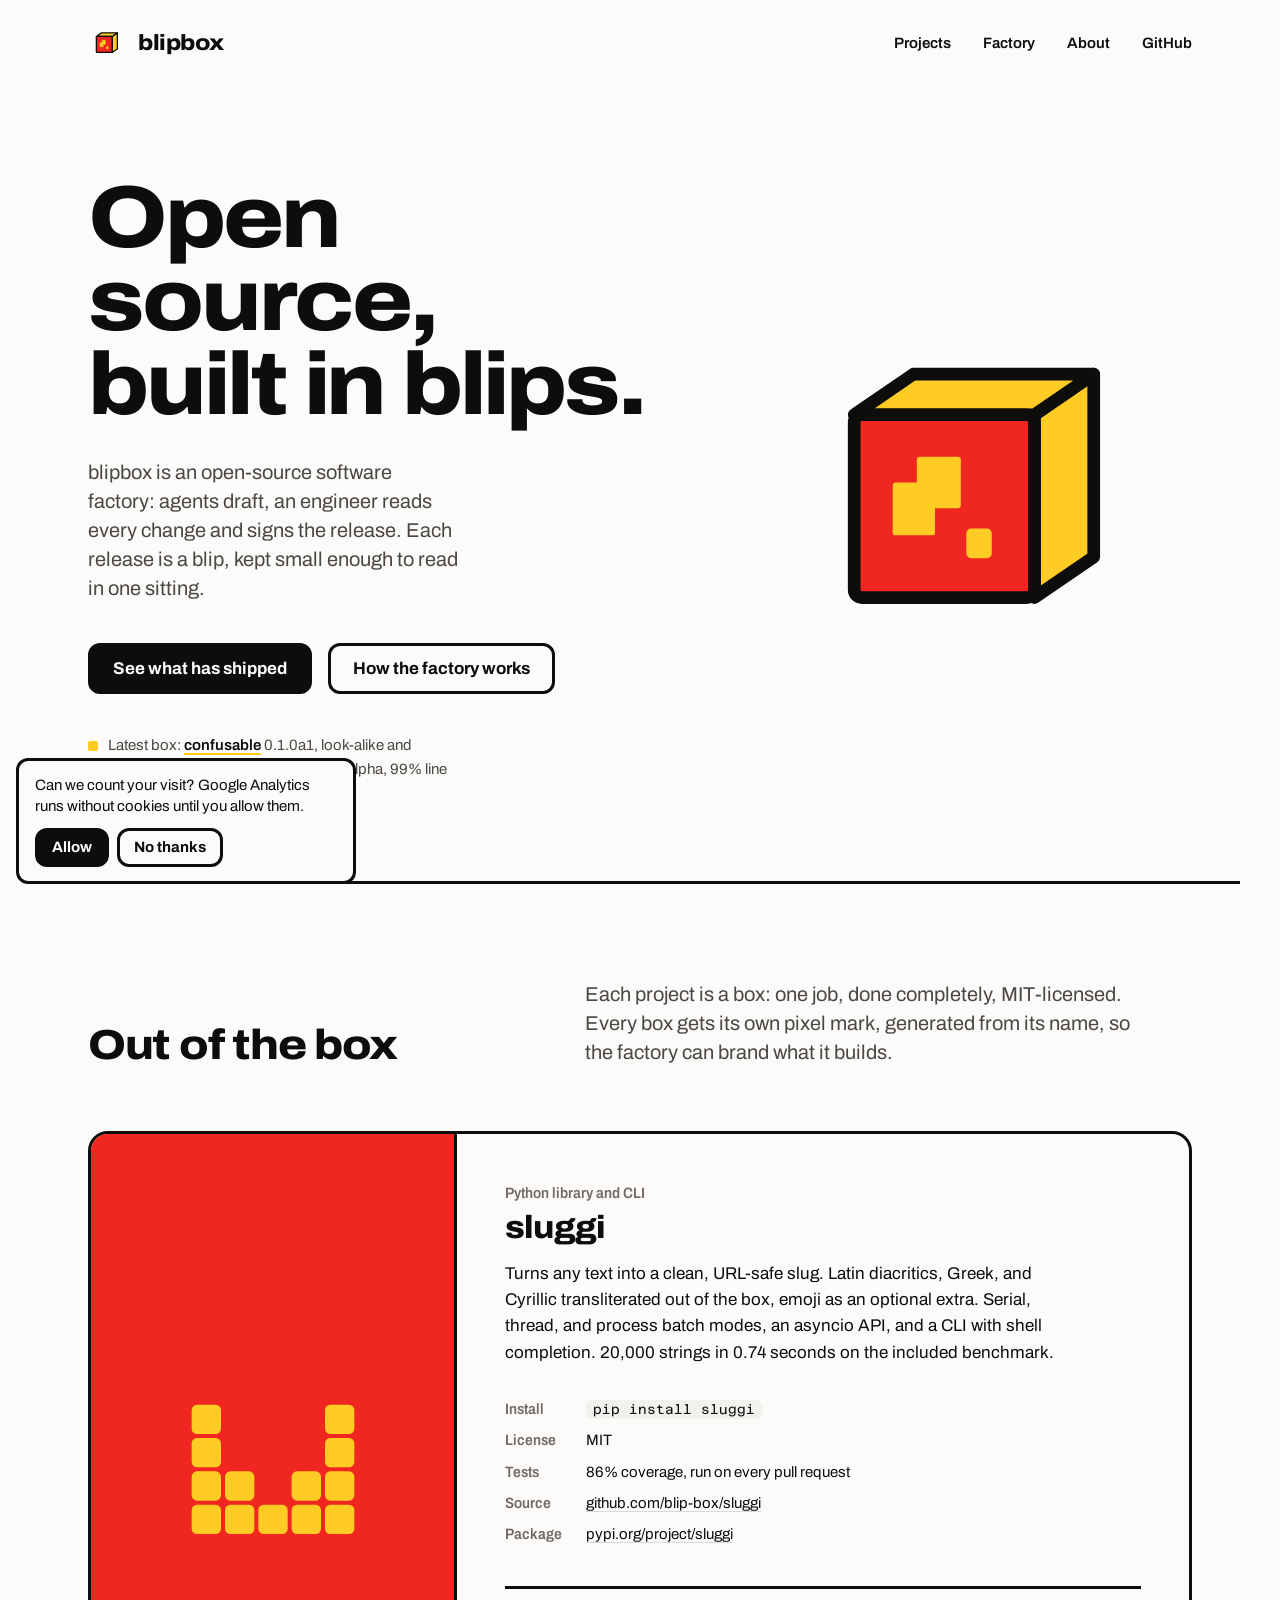
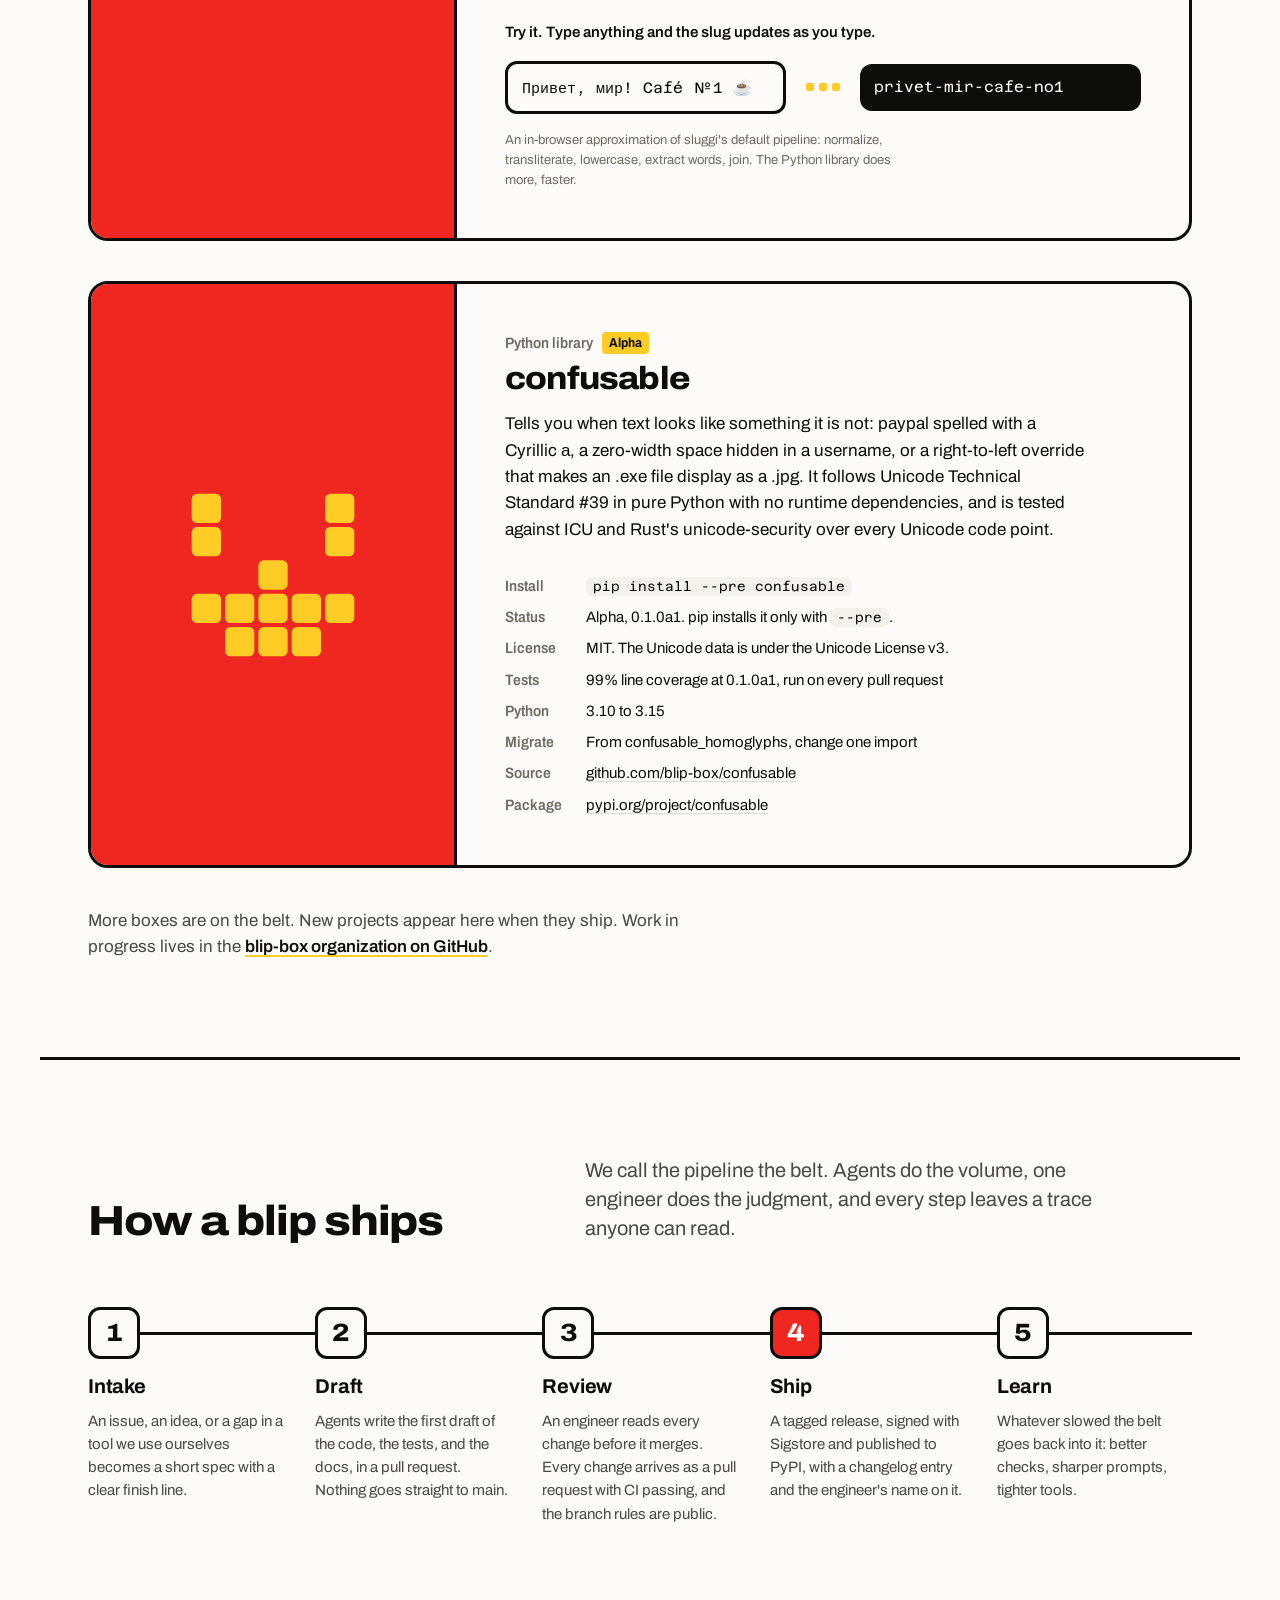
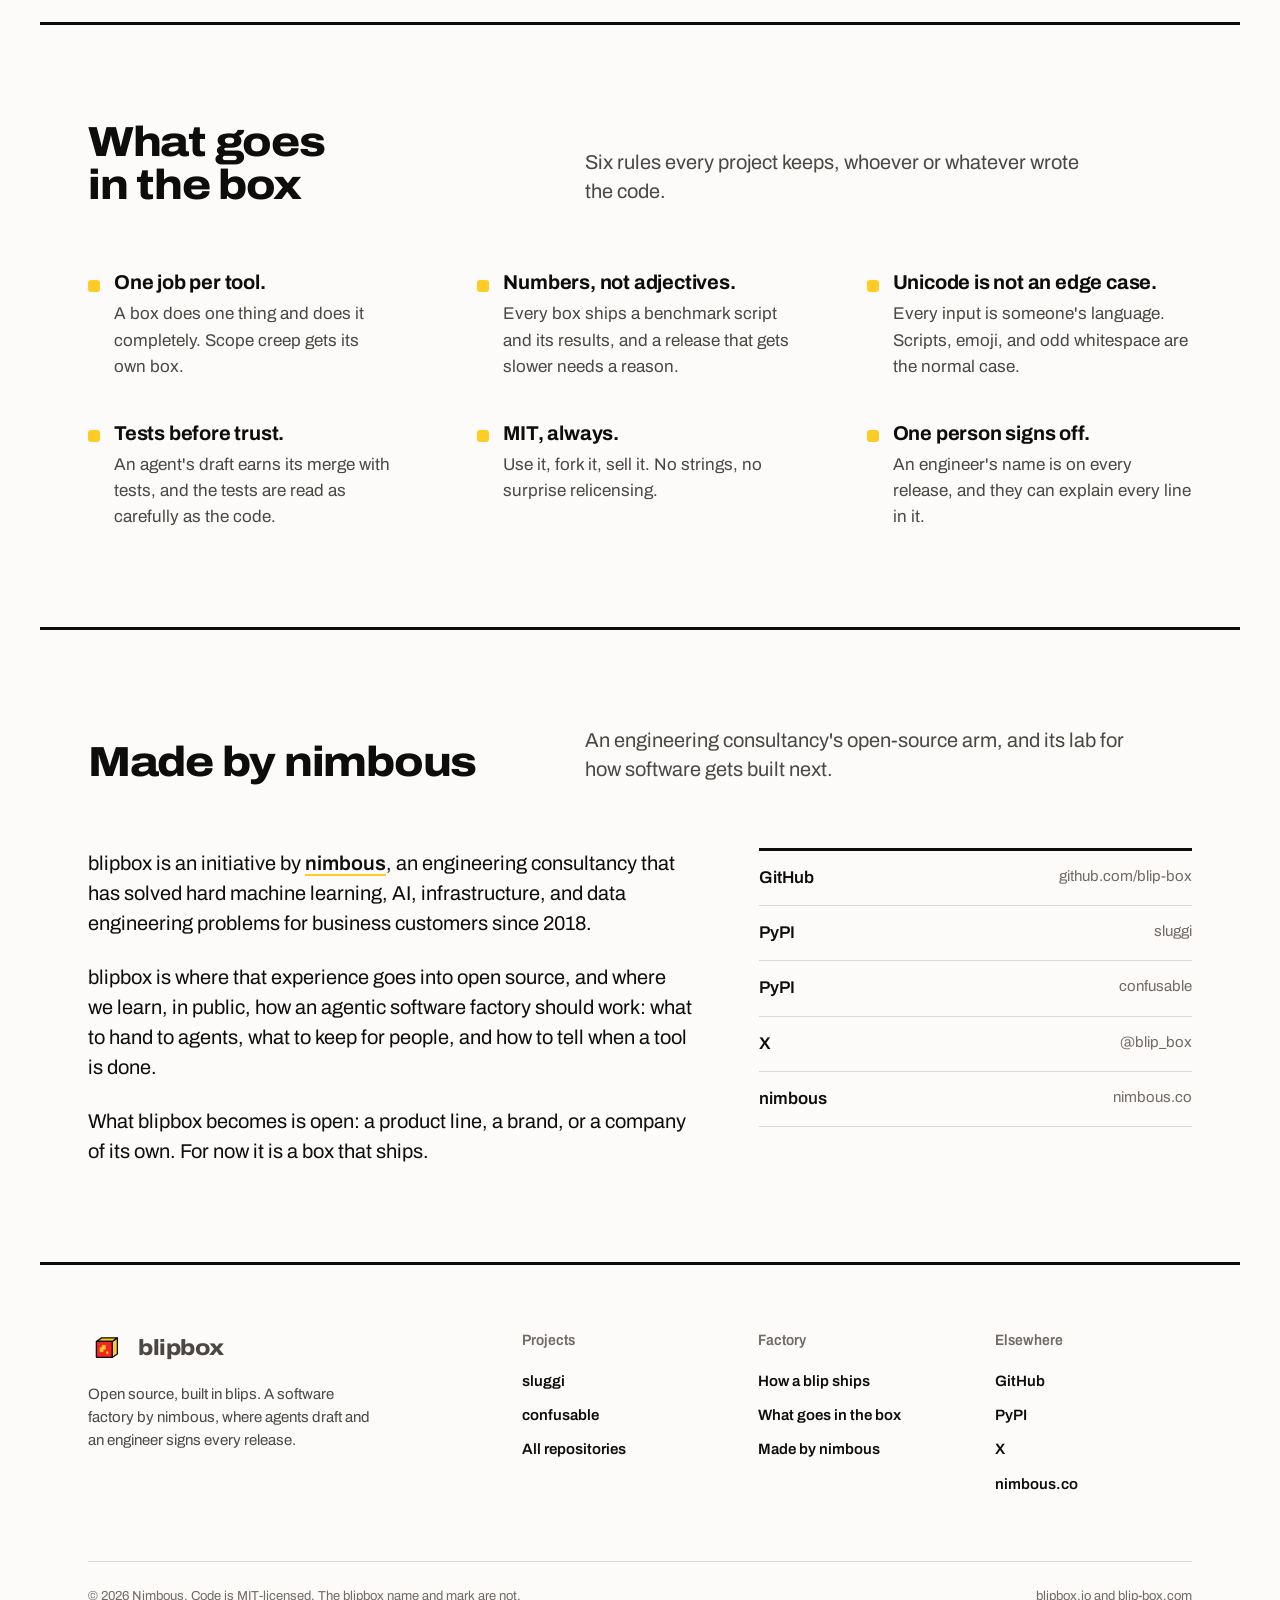
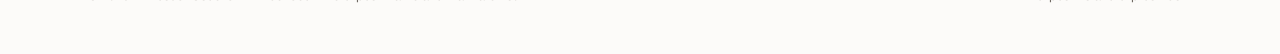
==== commit 750c31dc: "feat: add confusable as the second box confusable 0.1.0a1 is on PyPI. The site gets a box card for i" ====
--- a/index.html
+++ b/index.html
@@ -4,7 +4,7 @@
   <meta charset="utf-8">
   <meta name="viewport" content="width=device-width, initial-scale=1">
   <title>blipbox</title>
-  <meta name="description" content="blipbox is an open-source software factory by nimbous. Agents draft, an engineer reads every change and signs the release. First out of the box: sluggi.">
+  <meta name="description" content="blipbox is an open-source software factory by nimbous. Agents draft, an engineer reads every change and signs the release. Out of the box so far: sluggi and confusable.">
   <meta name="theme-color" content="#FCFBF9" media="(prefers-color-scheme: light)">
   <meta name="theme-color" content="#131211" media="(prefers-color-scheme: dark)">
   <meta property="og:title" content="blipbox">
@@ -90,7 +90,7 @@
         <a class="btn" href="#projects">See what has shipped</a>
         <a class="btn btn--ghost" href="#factory">How the factory works</a>
       </div>
-      <p class="status"><span>First box: <a href="https://github.com/blip-box/sluggi" rel="noopener">sluggi</a> 0.1.2, a Python library and CLI for clean, URL-safe slugs. 20,000 slugs in 0.74 seconds, 86% test coverage, MIT.</span></p>
+      <p class="status"><span>Latest box: <a href="#confusable-title">confusable</a> 0.1.0a1, look-alike and spoofing detection for Unicode text. Alpha, 99% line coverage, MIT.</span></p>
     </div>
     <div class="hero-mark">
       <svg viewBox="0 0 1024 1024" role="img" aria-labelledby="hero-mark-title">
@@ -157,6 +157,27 @@
       </div>
     </article>
 
+    <article class="box" aria-labelledby="confusable-title">
+      <div class="box-face">
+        <svg data-sprite="confusable" role="img" aria-label="confusable mark"></svg>
+      </div>
+      <div class="box-body">
+        <p class="box-kind">Python library <span class="tag">Alpha</span></p>
+        <h3 id="confusable-title">confusable</h3>
+        <p>Tells you when text looks like something it is not: p&#x430;ypal spelled with a Cyrillic &#x430;, a zero-width space hidden in a username, or a right-to-left override that makes an .exe file display as a .jpg. It follows Unicode Technical Standard #39 in pure Python with no runtime dependencies, and is tested against ICU and Rust's unicode-security over every Unicode code point.</p>
+        <dl class="facts">
+          <dt>Install</dt><dd><code>pip install --pre confusable</code></dd>
+          <dt>Status</dt><dd>Alpha, 0.1.0a1. pip installs it only with <code>--pre</code>.</dd>
+          <dt>License</dt><dd>MIT. The Unicode data is under the Unicode License v3.</dd>
+          <dt>Tests</dt><dd>99% line coverage at 0.1.0a1, run on every pull request</dd>
+          <dt>Python</dt><dd>3.10 to 3.15</dd>
+          <dt>Migrate</dt><dd>From confusable_homoglyphs, change one import</dd>
+          <dt>Source</dt><dd><a href="https://github.com/blip-box/confusable" rel="noopener">github.com/blip-box/confusable</a></dd>
+          <dt>Package</dt><dd><a href="https://pypi.org/project/confusable/" rel="noopener">pypi.org/project/confusable</a></dd>
+        </dl>
+      </div>
+    </article>
+
     <p class="more">More boxes are on the belt. New projects appear here when they ship. Work in progress lives in the <a href="https://github.com/blip-box" rel="noopener">blip-box organization on GitHub</a>.</p>
   </section>
 
@@ -218,6 +239,7 @@
       <ul class="about-links">
         <li><a href="https://github.com/blip-box" rel="noopener">GitHub<span>github.com/blip-box</span></a></li>
         <li><a href="https://pypi.org/project/sluggi/" rel="noopener">PyPI<span>sluggi</span></a></li>
+        <li><a href="https://pypi.org/project/confusable/" rel="noopener">PyPI<span>confusable</span></a></li>
         <li><a href="https://x.com/blip_box" rel="noopener">X<span>@blip_box</span></a></li>
         <li><a href="https://nimbous.co" rel="noopener">nimbous<span>nimbous.co</span></a></li>
       </ul>
@@ -249,6 +271,7 @@
       <h4>Projects</h4>
       <ul>
         <li><a href="https://github.com/blip-box/sluggi" rel="noopener">sluggi</a></li>
+        <li><a href="https://github.com/blip-box/confusable" rel="noopener">confusable</a></li>
         <li><a href="https://github.com/blip-box" rel="noopener">All repositories</a></li>
       </ul>
     </div>
@@ -285,6 +308,6 @@
 </div>
 
 <script src="assets/main.js"></script>
-<!-- Cloudflare Web Analytics --><script type='module' src='https://static.cloudflareinsights.com/beacon.min.js' data-cf-beacon='{"token": "7c8e1ef34e9b4410a5b4f1c829090fcf"}'></script><!-- End Cloudflare Web Analytics -->
+<!-- Cloudflare Web Analytics --><script type='module' src='https://static.cloudflareinsights.com/beacon.min.js' data-cf-beacon='{"token": "6e9bb70d1df34684ad628e5656ee9313"}'></script><!-- End Cloudflare Web Analytics -->
 </body>
 </html>
--- a/assets/site.css
+++ b/assets/site.css
@@ -251,6 +251,8 @@
   background: var(--paper);
 }
 
+.box + .box { margin-top: var(--s5); }
+
 .box-face {
   background: var(--red);
   border-right: var(--stroke) solid var(--ink);
@@ -268,6 +270,19 @@
   font-stretch: var(--narrow);
   color: var(--ink-3);
   margin-bottom: 6px;
+}
+/* Release state beside the kind, for a box that is not stable yet */
+.tag {
+  display: inline-block;
+  margin-left: 6px;
+  padding: 1px 7px;
+  border-radius: 4px;
+  background: var(--yellow);
+  color: var(--logo-ink);
+  font-size: var(--t-xs);
+  font-weight: 700;
+  font-stretch: var(--narrow);
+  vertical-align: 1px;
 }
 .box-body h3 {
   font-size: var(--t-2xl);
